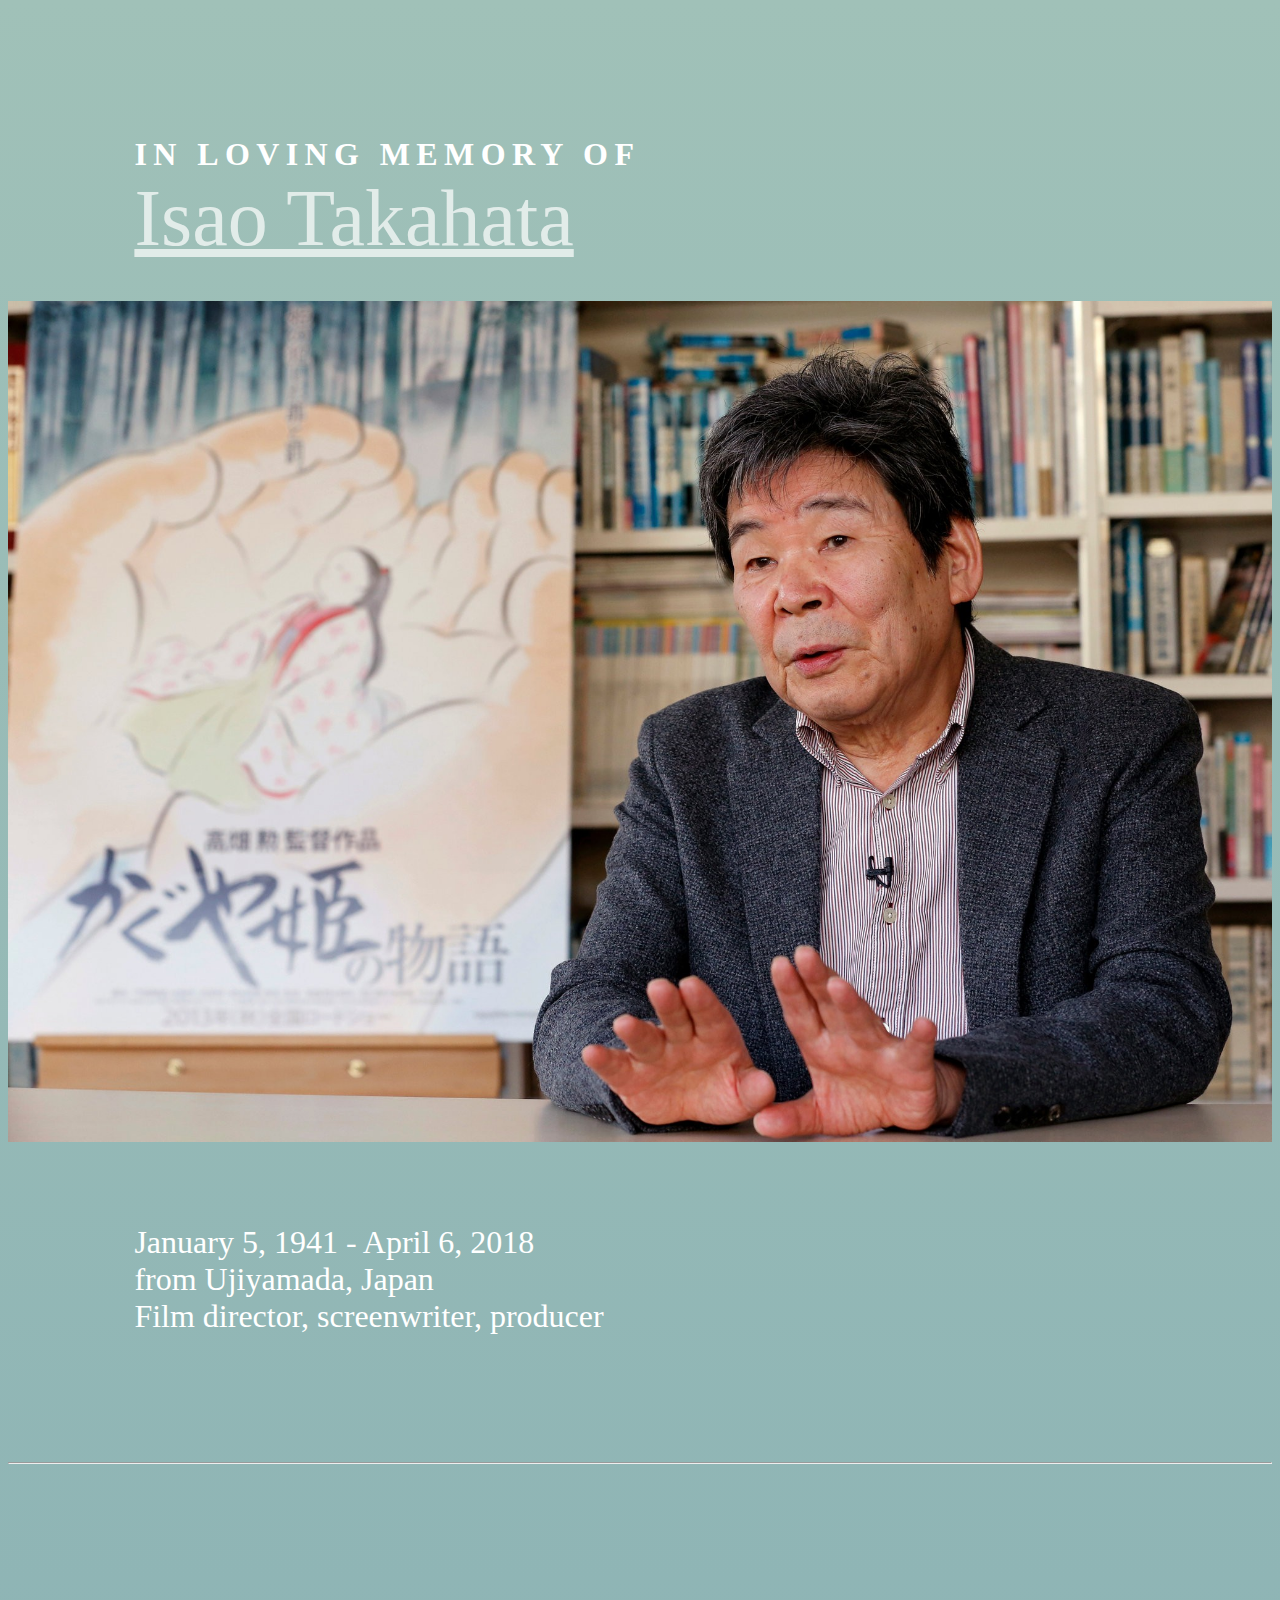
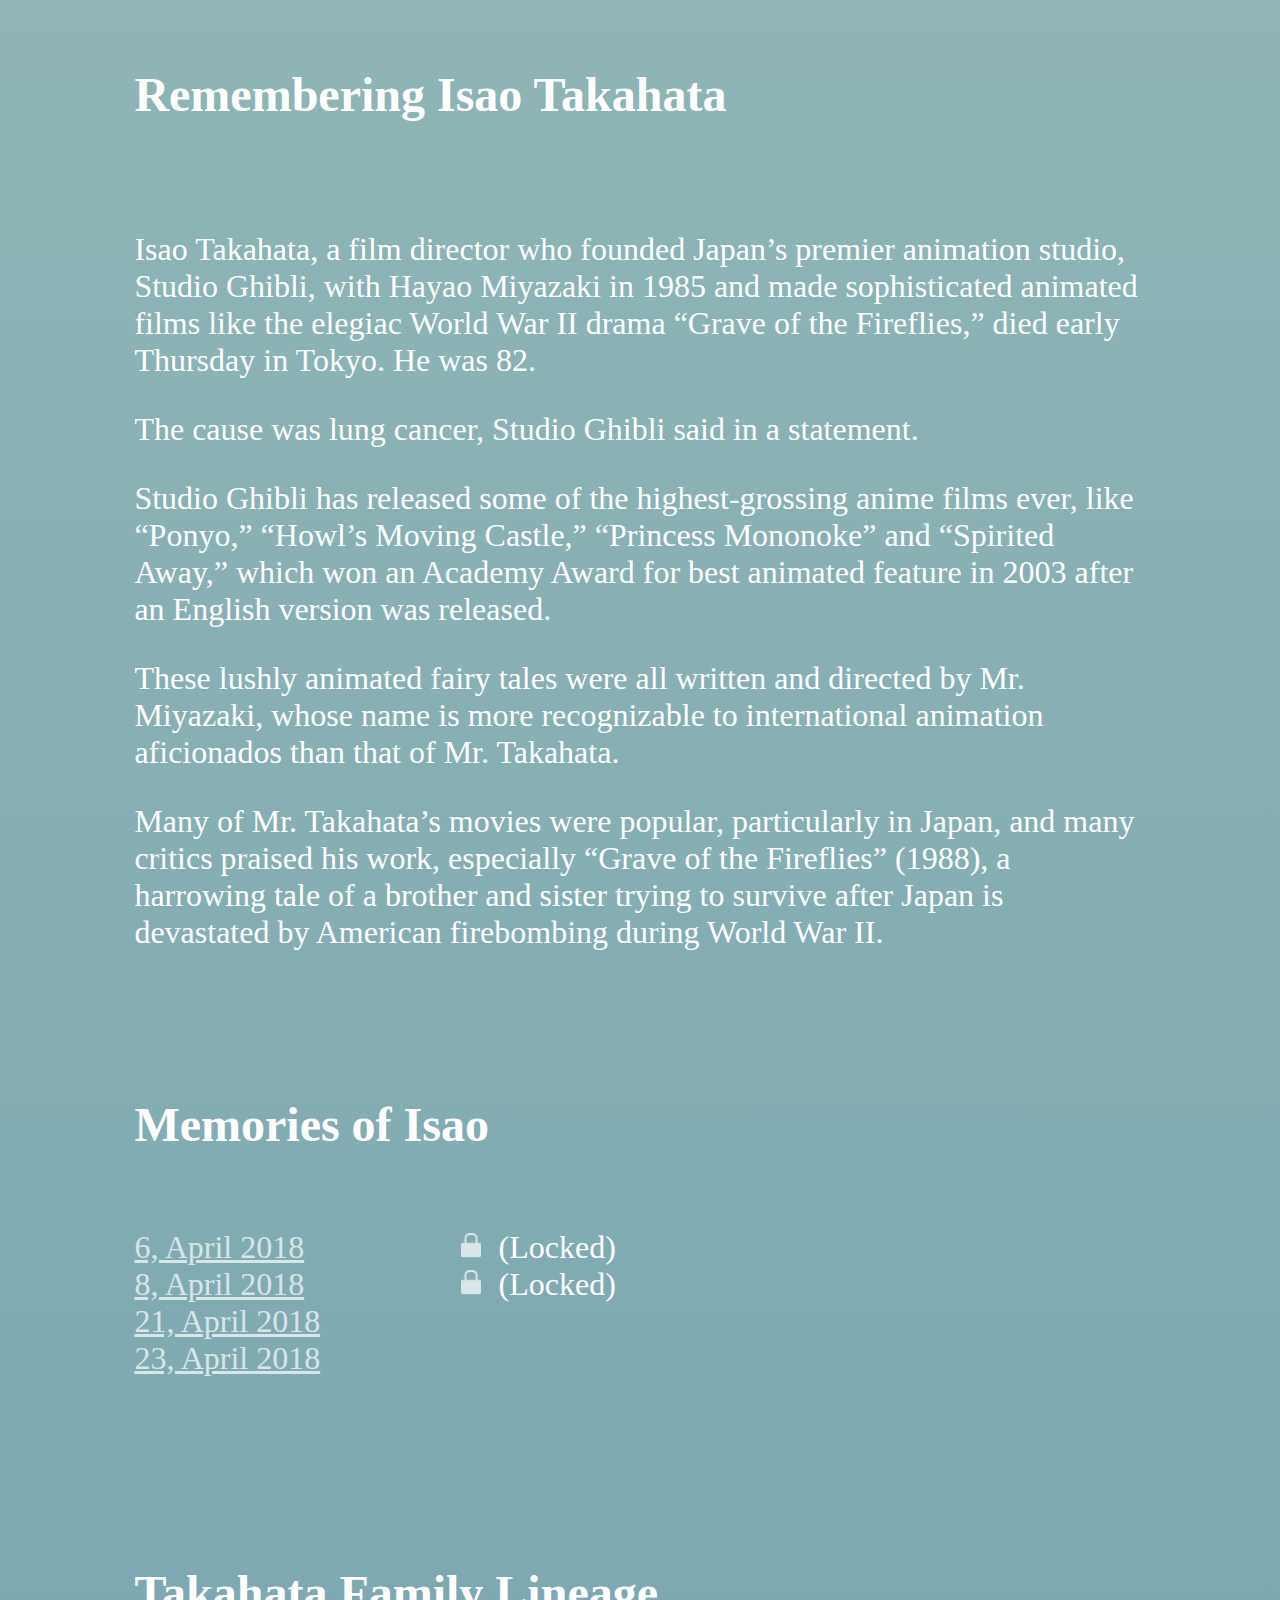
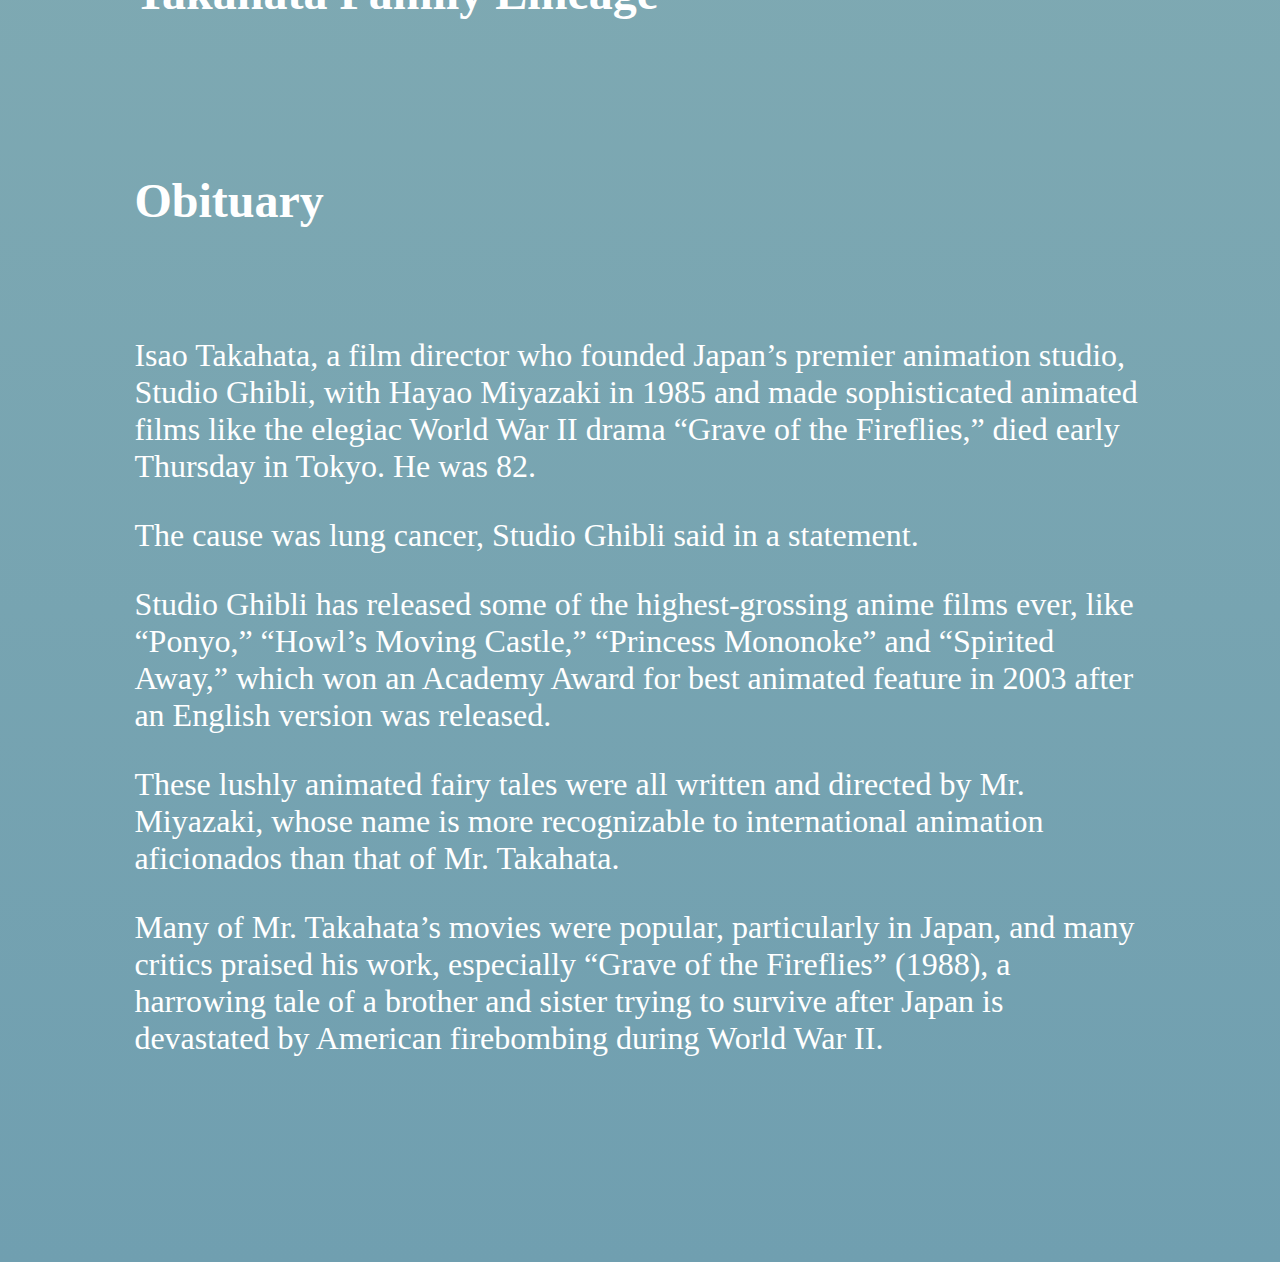
==== profile.html @ 70d60221 "Sloppy but it's okay :(" ====
<!DOCTYPE html>
<html lang="en">
<head>
    <meta charset="UTF-8">
    <title>In Loving Memory</title>
    <link rel="stylesheet" type="text/css" href="css/profile.css">
    <script
            src="https://code.jquery.com/jquery-3.3.1.js"
            integrity="sha256-2Kok7MbOyxpgUVvAk/HJ2jigOSYS2auK4Pfzbm7uH60="
            crossorigin="anonymous"></script>
</head>
<body>
    <div id="p-header-1">In loving memory of</div>
    <a id="p-header" href="profile.html">Isao Takahata</a></div>
    <br><br>
    <img src="img/takahata.jpg">
    <br><br><br>
    <div class="sotoba">January 5, 1941 - April 6, 2018</div>
    <div class="sotoba">from Ujiyamada, Japan</div>
    <div class="sotoba">Film director, screenwriter, producer</div>
    <br><br><br>
    <hr>
    <br><br><br><br>
    <h2>Remembering Isao Takahata</h2>
    <br>
    <p>Isao Takahata, a film director who founded Japan’s premier animation studio, Studio Ghibli, with Hayao Miyazaki in 1985 and made sophisticated animated films like the elegiac World War II drama “Grave of the Fireflies,” died early Thursday in Tokyo. He was 82.
    </p>

    <p>The cause was lung cancer, Studio Ghibli said in a statement.</p>

    <p>Studio Ghibli has released some of the highest-grossing anime films ever, like “Ponyo,” “Howl’s Moving Castle,” “Princess Mononoke” and “Spirited Away,” which won an Academy Award for best animated feature in 2003 after an English version was released.</p>

    <p>These lushly animated fairy tales were all written and directed by Mr. Miyazaki, whose name is more recognizable to international animation aficionados than that of Mr. Takahata.</p>

    <p>Many of Mr. Takahata’s movies were popular, particularly in Japan, and many critics praised his work, especially “Grave of the Fireflies” (1988), a harrowing tale of a brother and sister trying to survive after Japan is devastated by American firebombing during World War II.</p>

    <br>
    <br>
    <h2>Memories of Isao</h2>
    <br>
    <a href="/">6, April 2018</a><img src="img/lock.png" class="lock"> (Locked)<br>
    <a href="/">8, April 2018</a><img src="img/lock.png" class="lock"> (Locked)<br>
    <a href="memory01.html">21, April 2018</a><br>
    <a href="memory01.html">23, April 2018</a><br>
    <br>
    <br>

    <br><br>
    <h2>Takahata Family Lineage</h2>
    <body>
    <script src="https://d3js.org/d3.v3.js" charset="utf-8"></script>
    <script>

        var margin = {top: 100, right: 50, bottom: 100, left: 50},
            width = $(window).width() - margin.left - margin.right,
            height = $(window).height()*0.5 - margin.top - margin.bottom;

        var tree = d3.layout.tree()
            .separation(function(a, b) { return a.parent === b.parent ? 1 : 1.2; })
            .children(function(d) { return d.parents; })
            .size([width, height]);

        var svg = d3.select("body")
            .append("svg")
            .attr("width", width + margin.left + margin.right)
            .attr("height", height + margin.top + margin.bottom)
            .append("g")
            .attr("transform", "translate(" + margin.left + "," + margin.top + ")");

        var nodes = tree.nodes(getData());

        var node = svg.selectAll(".node")
            .data(nodes)
            .enter()
            .append("g");

        node.append("rect")
            .attr("width", 150)
            .attr("height", 90)
            .attr("fill", function(d, i) {
                if (i==0) {
                    return "#284245";
                }
                return "tan";
            })
            .attr("x", function(d) { return d.x - 75; })
            .attr("y", function(d) { return height - d.y - 45; })
            .on("mouseover", handleMouseOver)
            .on("mouseout", handleMouseOut);

        function handleMouseOver(d,i) {
            d3.select(this)
                .transition()
                .duration(200)
                .attr("opacity", 0.8)
                .attr("width", 200)
                .attr("height", 130)
                .attr("x", function(d){ return d.x-100;})
                .attr("y", function(d){ return height - d.y - 65;})
        }

        function handleMouseOut(d, i) {
            d3.select(this)
                .attr("opacity", 1)
                .attr("x", function(d) { return d.x - 75; })
                .attr("y", function(d) { return height - d.y - 45; })
                .attr("width", 150)
                .attr("height", 90);
        }

        function handleTextMouseOver(d,i) {
            d3.select(this)
                .transition()
                .duration(200)
                .attr("font-size", "20px")
        }

        function handleTextMouseOut(d, i) {
            d3.select(this)
                .transition()
                .duration(200)
                .attr("font-size", "16px")
        }

        node.append("text")
            .attr("font-size", "16px")
            .attr("font-weight", "700")
            .attr("fill", function(d, i) {
                if (i==0) {
                    return "white";
                }
                return "#284245";
            })
            .attr("x", function(d) { return d.x; })
            .attr("y", function(d) { return height - d.y - 15; })
            .style("text-anchor", "middle")
            .text(function(d) { return d.name; })
            .on("mouseover", handleTextMouseOver)
            .on("mouseout", handleTextMouseOut);;

        node.append("text")
            .attr("font-size", "12px")
            .attr("fill", function(d, i) {
                if (i==0) {
                    return "white";
                }
                return "#284245";
            })
            .attr("x", function(d) { return d.x; })
            .attr("y", function(d) { return 10 + height - d.y; })
            .style("text-anchor", "middle")
            .text(function(d) { return d.born + "–" + d.died; });

        node.append("text")
            .attr("font-size", "11px")
            .attr("fill", function(d, i) {
                if (i==0) {
                    return "white";
                }
                return "#284245";
            })
            .attr("x", function(d) { return d.x; })
            .attr("y", function(d) { return 28 + height - d.y; })
            .style("text-anchor", "middle")
            .text(function(d) { return d.location; });

        var link = svg.selectAll(".link")
            .data(tree.links(nodes))
            .enter()
            .insert("path", "g")
            .attr("fill", "none")
            .attr("stroke", "#000")
            .attr("stroke", "#000")
            .attr("shape-rendering", "crispEdges")
            .attr("d", connect);

        function connect(d, i) {
            return     "M" + d.source.x + "," + (height - d.source.y)
                + "V" + (height - (3*d.source.y + 4*d.target.y)/7)
                + "H" + d.target.x
                + "V" + (height - d.target.y);
        };


        function getData() {
            return {
                "name": "Isao Takahata",
                "born": 1941,
                "died": 2018,
                "location": "Mie Prefecture, Ujiyamada",
                "parents": [
                    {
                        "name": "Asajiro Takahata",
                        "born": 1888,
                        "died": 1984,
                        "location": "Okayama Prefecture",
                        "parents": [
                            {
                                "name": "Information N/A",
                                "born": "n/a",
                                "died": "n/a",
                                "location": "n/a"
                            },
                            {
                                "name": "Information N/A",
                                "born": "n/a",
                                "died": "n/a",
                                "location": "n/a"
                            }
                        ]
                    },
                    {
                        "name": "Information N/A",
                        "born": "n/a",
                        "died": "n/a",
                        "location": "n/a",
                        "parents": [
                            {
                                "name": "Information N/A",
                                "born": "n/a",
                                "died": "n/a",
                                "location": "n/a"
                            },
                            {
                                "name": "Information N/A",
                                "born": "n/a",
                                "died": "n/a",
                                "location": "n/a"
                            }
                        ]
                    }
                ]
            };
        };
    </script>
    <br><br>


    <h2>Obituary</h2>
    <br>
    <p>Isao Takahata, a film director who founded Japan’s premier animation studio, Studio Ghibli, with Hayao Miyazaki in 1985 and made sophisticated animated films like the elegiac World War II drama “Grave of the Fireflies,” died early Thursday in Tokyo. He was 82.
    </p>

    <p>The cause was lung cancer, Studio Ghibli said in a statement.</p>

    <p>Studio Ghibli has released some of the highest-grossing anime films ever, like “Ponyo,” “Howl’s Moving Castle,” “Princess Mononoke” and “Spirited Away,” which won an Academy Award for best animated feature in 2003 after an English version was released.</p>

    <p>These lushly animated fairy tales were all written and directed by Mr. Miyazaki, whose name is more recognizable to international animation aficionados than that of Mr. Takahata.</p>

    <p>Many of Mr. Takahata’s movies were popular, particularly in Japan, and many critics praised his work, especially “Grave of the Fireflies” (1988), a harrowing tale of a brother and sister trying to survive after Japan is devastated by American firebombing during World War II.</p>

<br>

</body>
</html>
---- css/profile.css ----
body {
    font-family:'Apercu';
    /*background: #a0c1b8;*/
    background: -webkit-linear-gradient(top, #a0c1b8 0%,#709fb0 100%);
    color: white;
    font-size: 2em;
    padding-top:10%;
    padding-bottom:10%;

    /*padding: 5% 5% 10% 10%;*/
}

p {
    font-family: 'CMU Serif';
    width: 80%;
    padding-left:10%;
    padding-right:10%;
}

div, a, h2, h3 {
    width: 80%;
    padding-left:10%;
    padding-right:10%;
}

#loader {
    height: 100%;
    width: 100%;
    background: black;
    color: white;
    text-align: center;
    font-size: 3em;
    position: absolute;
    top: 0;
    left: 0;
}

#loading-text {
}

.typed-cursor {
    visibility: hidden;
}

#p-header-1 {
    font-size:1em;
    text-transform: uppercase;
    letter-spacing: 0.2em;
    font-weight: 800;
}

#p-header {
    font-size: 2.5em;
    margin-bottom: 30px;
}

img {
    width: 100%;
}


span > .underline {
    text-decoration: underline;
}

a {
    color: white !important;
    opacity: 0.7;
}

a:hover {
    color: white !important;
    opacity: 0.5;
}

.sotoba {
    font-family: 'CMU Serif';
}

.lock {
    width: 20px;
    height: auto;
    padding-left: 30px;
    opacity: 0.7;
    margin-right:10px;
}
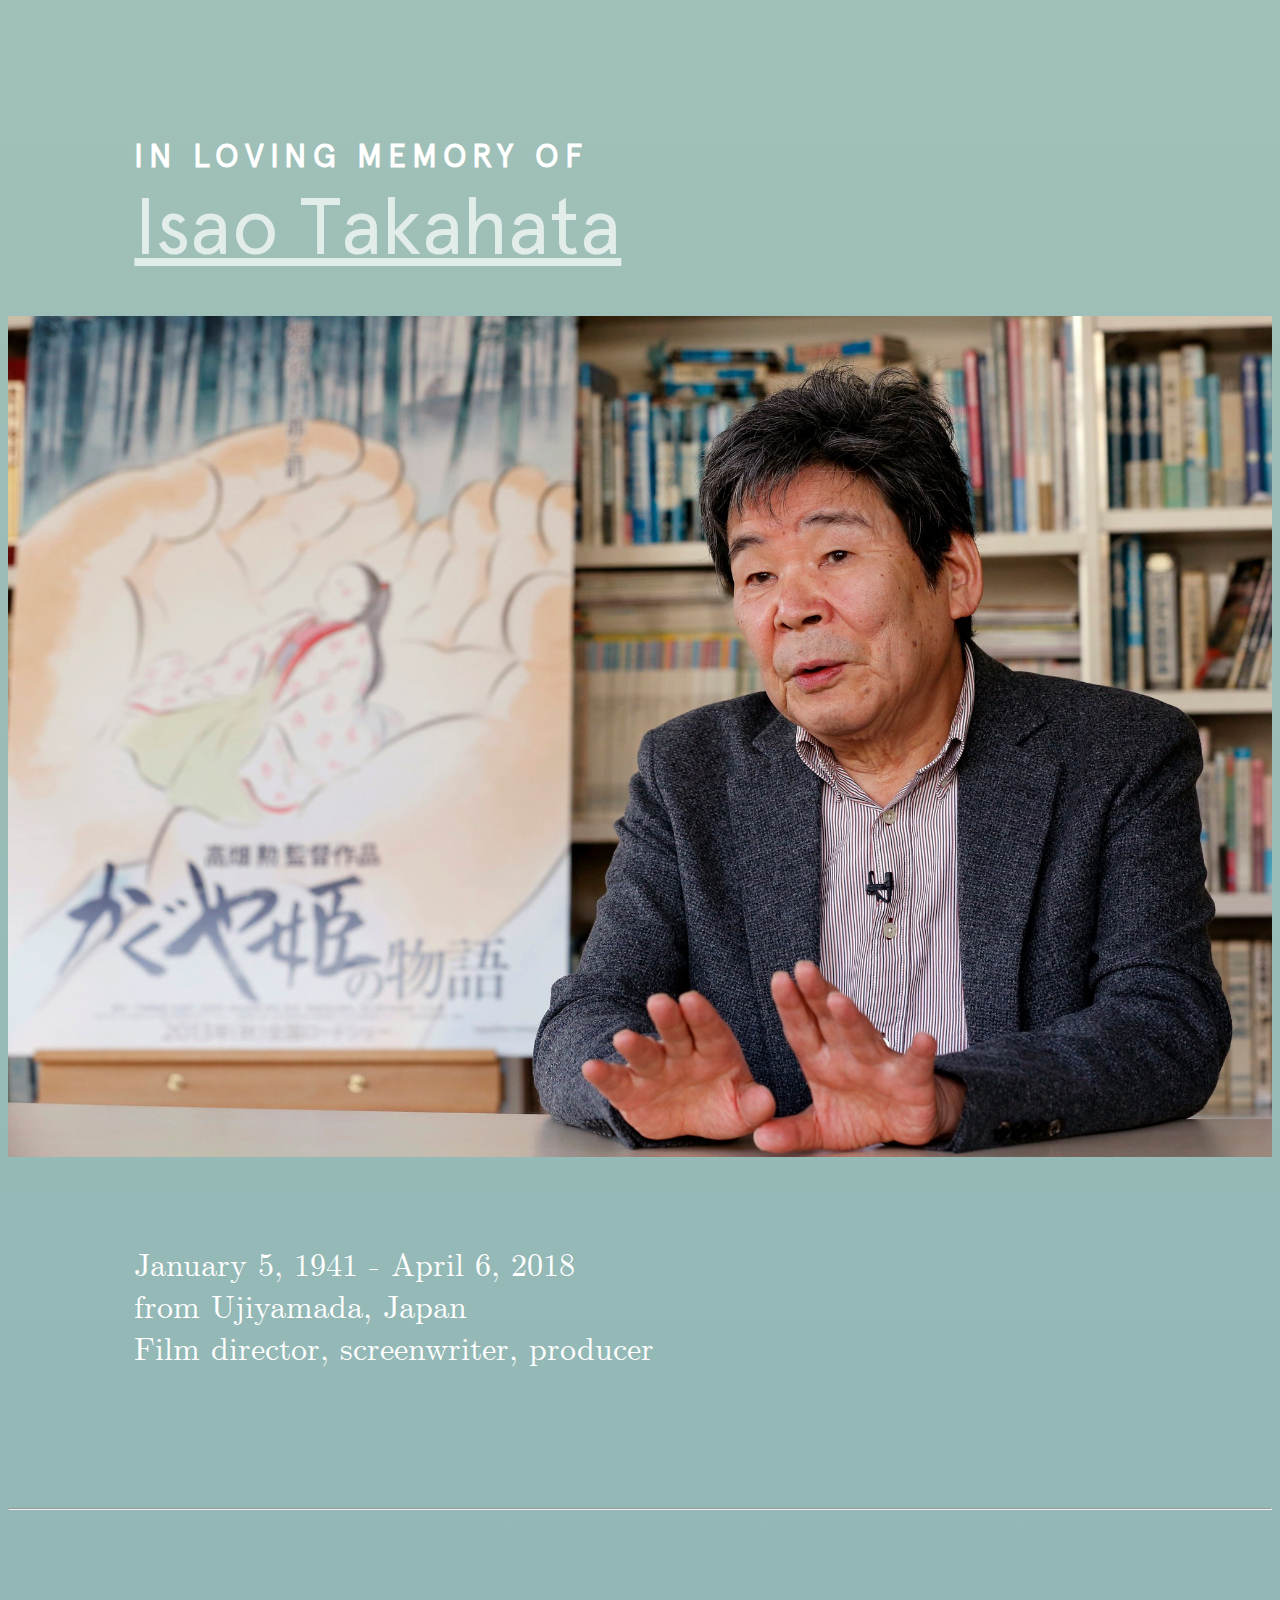
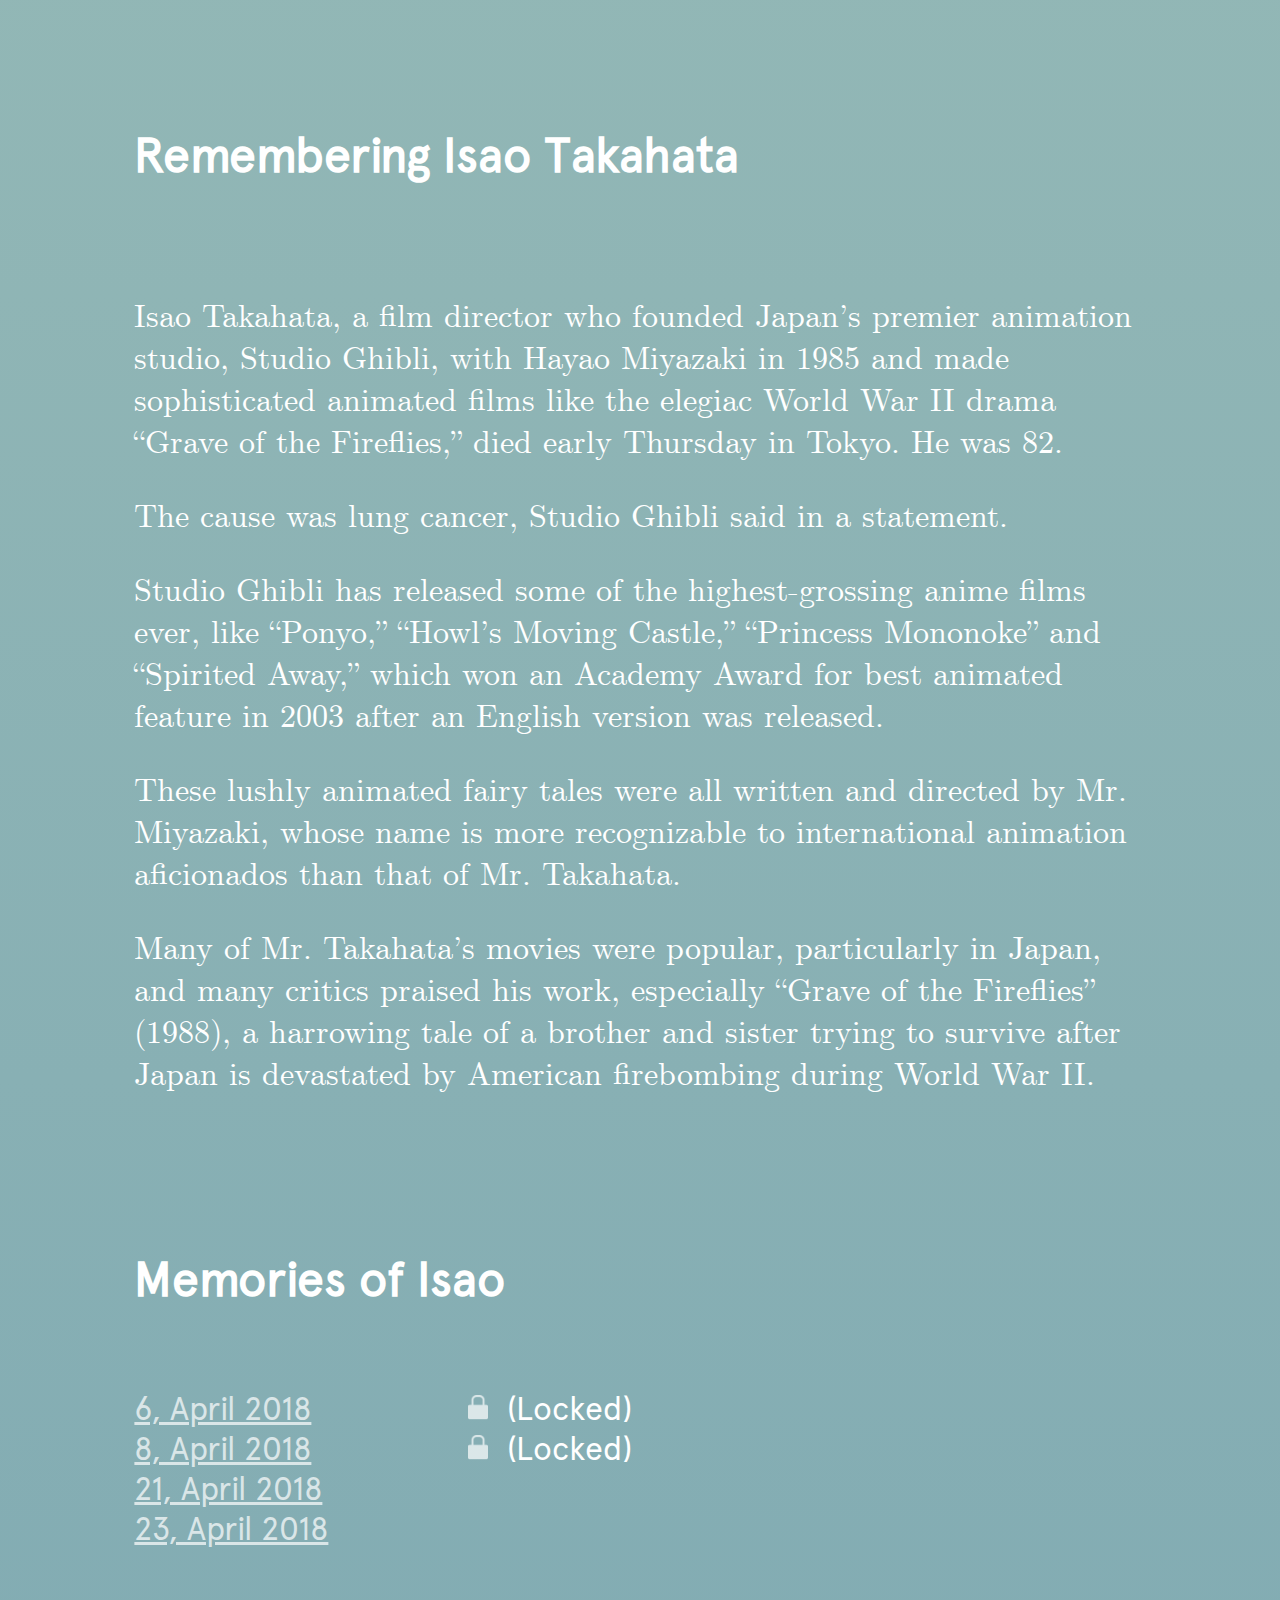
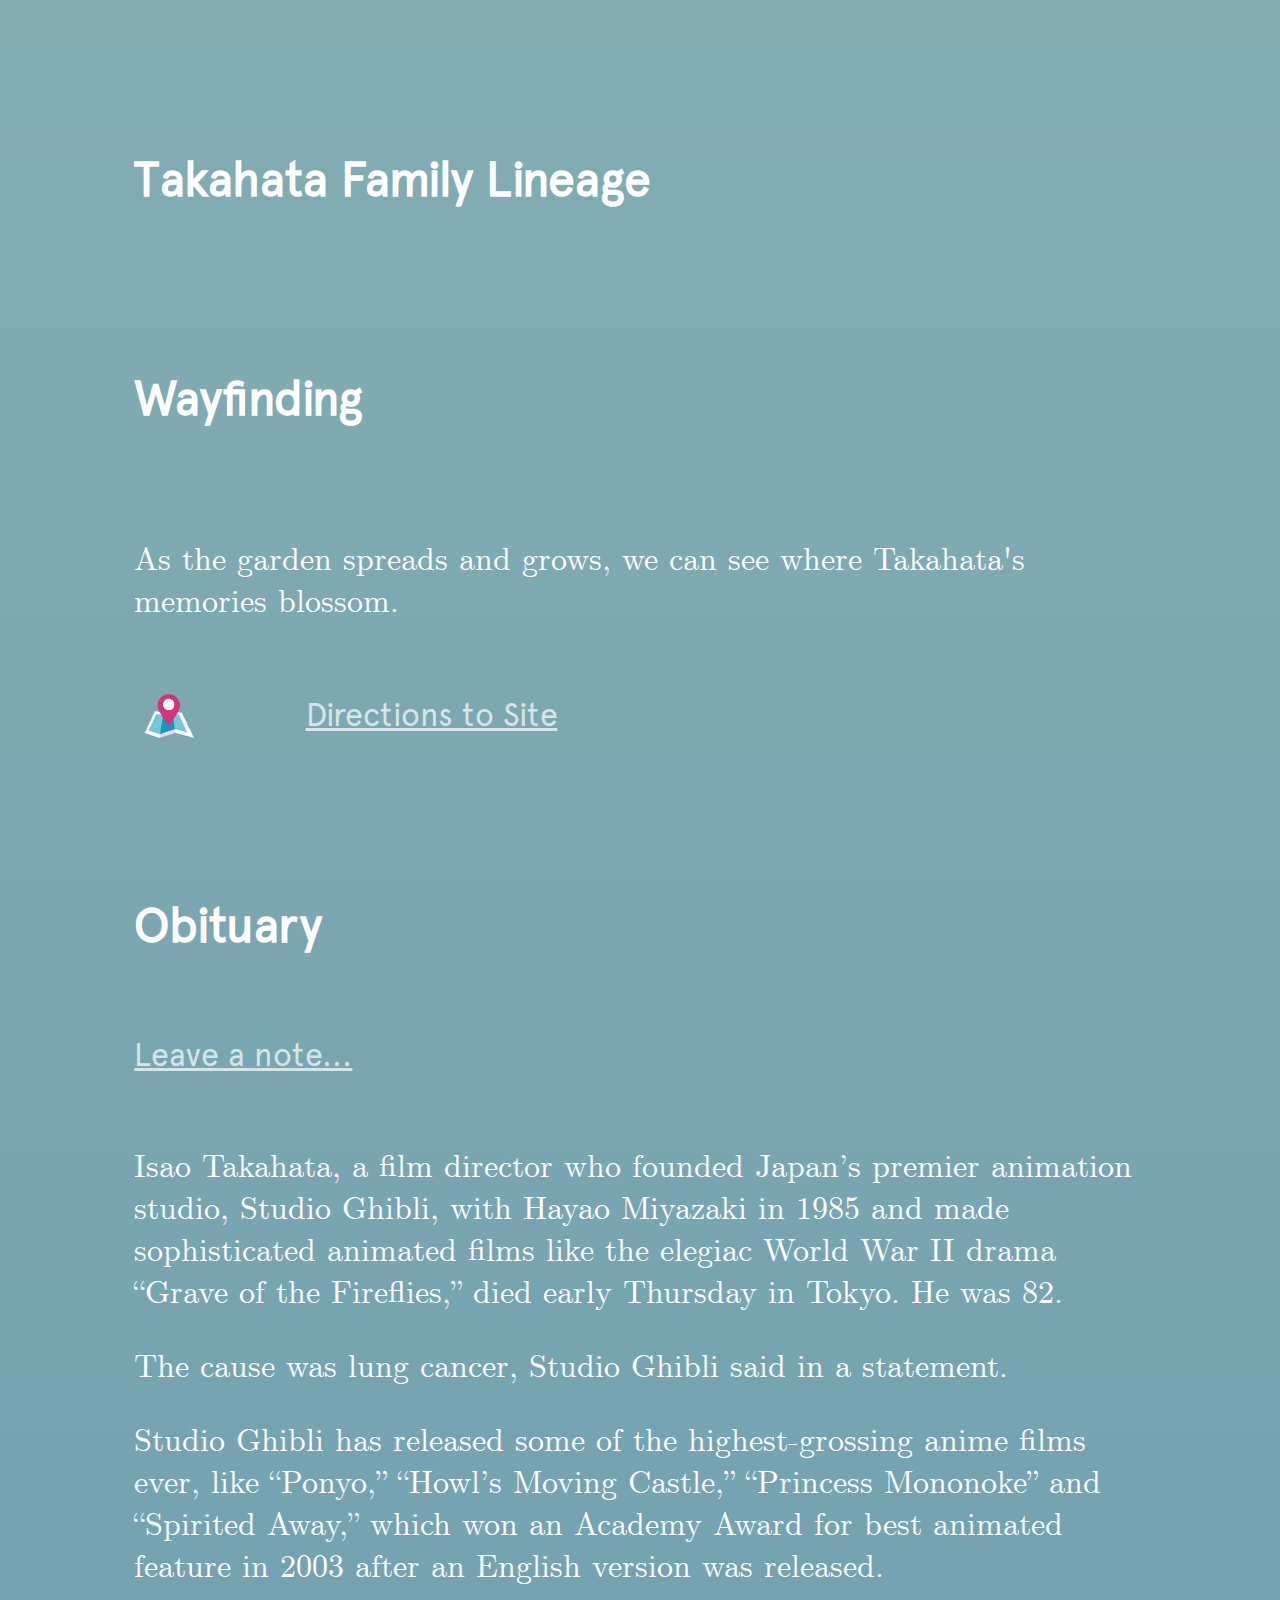
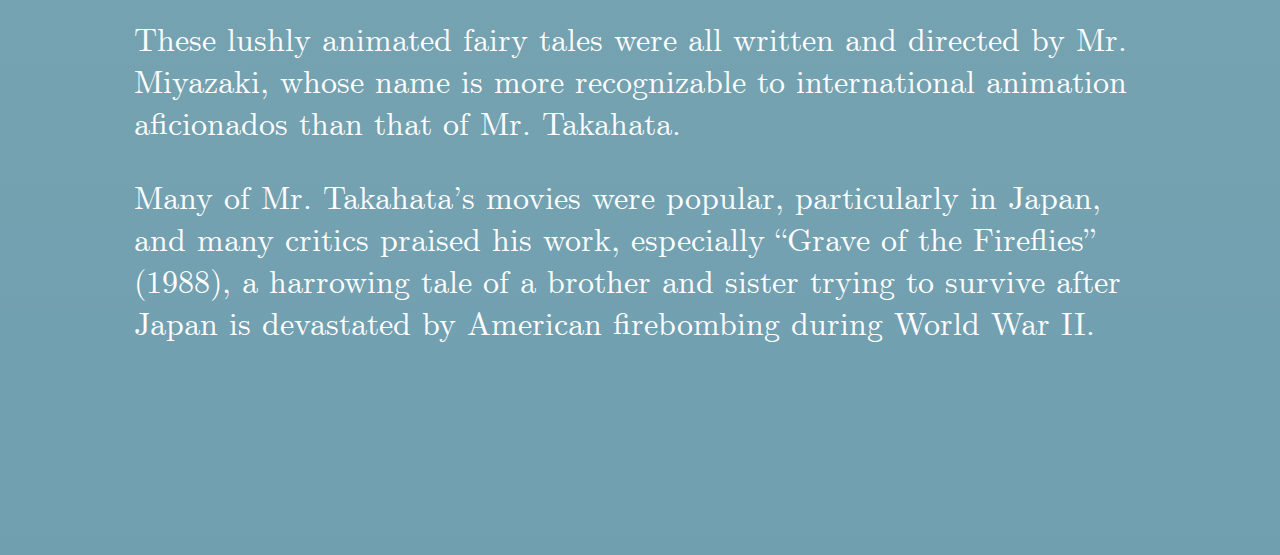
==== commit 00d5004c: "Updating details" ====
--- a/profile.html
+++ b/profile.html
@@ -235,9 +235,17 @@
     </script>
     <br><br>
 
+    <h2>Wayfinding</h2>
+    <br>
+    <p>As the garden spreads and grows, we can see where Takahata's memories blossom.</p>
+    <div><img src="img/map.png" style="width:70px;height:auto;position:relative;top:30px"><a href="wayfinder.html">Directions to Site</a></div>
+    <br><br><br>
+
 
     <h2>Obituary</h2>
     <br>
+    <a href="/">Leave a note...</a>
+    <br><br>
     <p>Isao Takahata, a film director who founded Japan’s premier animation studio, Studio Ghibli, with Hayao Miyazaki in 1985 and made sophisticated animated films like the elegiac World War II drama “Grave of the Fireflies,” died early Thursday in Tokyo. He was 82.
     </p>
 
--- a/css/profile.css
+++ b/css/profile.css
@@ -1,5 +1,60 @@
+@font-face {
+    font-family: "Apercu-custom";
+    src: url("../fonts/Apercu.ttf");
+}
+
+@font-face {
+    font-family: 'Computer Modern Serif';
+    src: url('../fonts/cmunrm.eot');
+    src: url('../fonts/cmunrm.eot?#iefix') format('embedded-opentype'),
+    url('../fonts/cmunrm.woff') format('woff'),
+    url('../fonts/cmunrm.ttf') format('truetype'),
+    url('../fonts/cmunrm.svg#cmunrm') format('svg');
+    font-weight: normal;
+    font-style: normal;
+}
+
+
+@font-face {
+    font-family: 'Computer Modern Serif';
+    src: url('../fonts/cmunbx.eot');
+    src: url('../fonts/cmunbx.eot?#iefix') format('embedded-opentype'),
+    url('../fonts/cmunbx.woff') format('woff'),
+    url('../fonts/cmunbx.ttf') format('truetype'),
+    url('../fonts/cmunbx.svg#cmunbx') format('svg');
+    font-weight: bold;
+    font-style: normal;
+}
+
+
+@font-face {
+    font-family: 'Computer Modern Serif';
+    src: url('../fonts/cmunti.eot');
+    src: url('../fonts/cmunti.eot?#iefix') format('embedded-opentype'),
+    url('../fonts/cmunti.woff') format('woff'),
+    url('../fonts/cmunti.ttf') format('truetype'),
+    url('../fonts/cmunti.svg#cmunti') format('svg');
+    font-weight: normal;
+    font-style: italic;
+}
+
+
+@font-face {
+    font-family: 'Computer Modern Serif';
+    src: url('../fonts/cmunbi.eot');
+    src: url('../fonts/cmunbi.eot?#iefix') format('embedded-opentype'),
+    url('../fonts/cmunbi.woff') format('woff'),
+    url('../fonts/cmunbi.ttf') format('truetype'),
+    url('../fonts/cmunbi.svg#cmunbi') format('svg');
+    font-weight: bold;
+    font-style: italic;
+}
+
+
+
+
 body {
-    font-family:'Apercu';
+    font-family:'Apercu-custom';
     /*background: #a0c1b8;*/
     background: -webkit-linear-gradient(top, #a0c1b8 0%,#709fb0 100%);
     color: white;
@@ -11,7 +66,7 @@
 }
 
 p {
-    font-family: 'CMU Serif';
+    font-family: 'Computer Modern Serif';
     width: 80%;
     padding-left:10%;
     padding-right:10%;
@@ -74,7 +129,7 @@
 }
 
 .sotoba {
-    font-family: 'CMU Serif';
+    font-family: 'Computer Modern Serif';
 }
 
 .lock {
